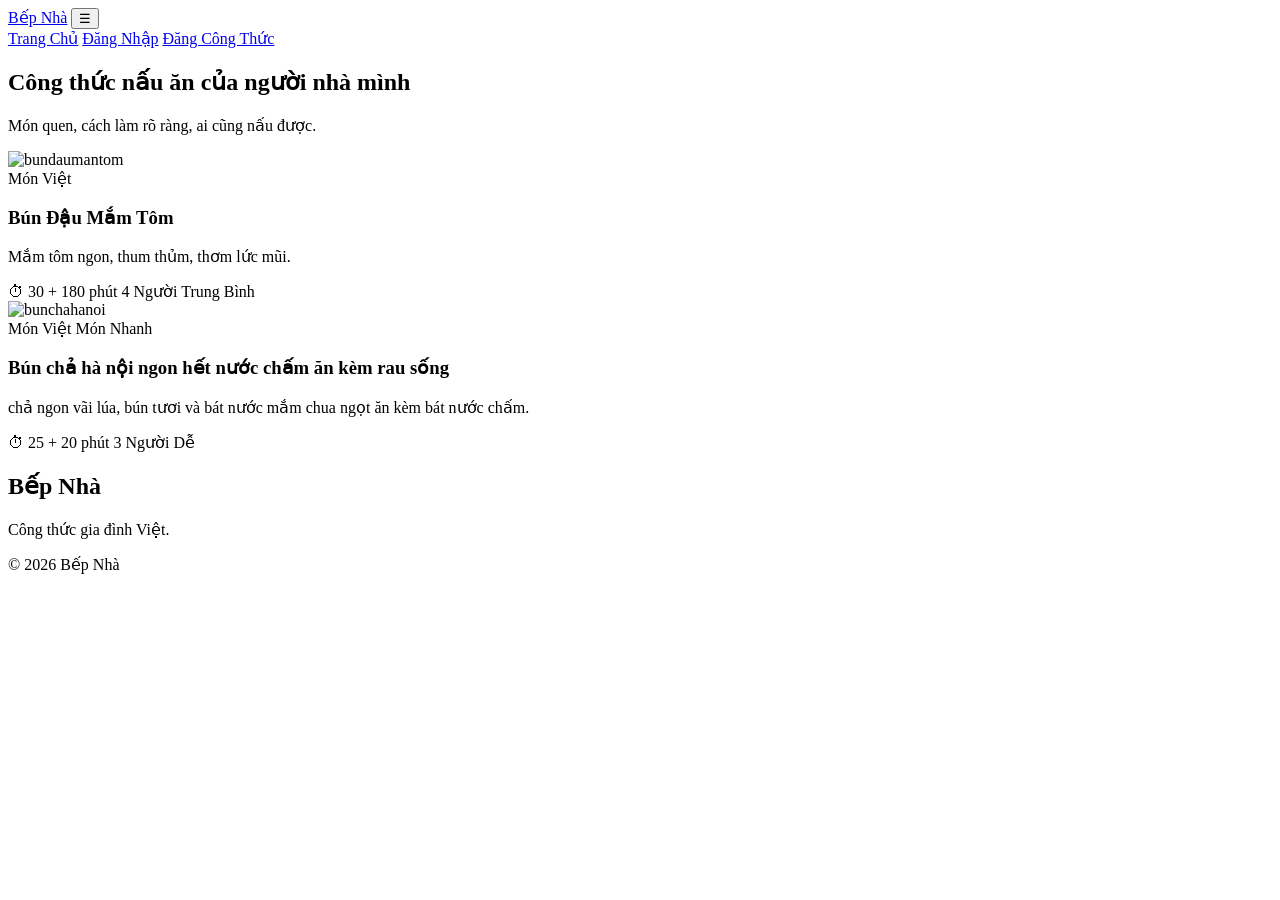
==== index.html @ 80a639a5 "complete home" ====
<!DOCTYPE html>
<html lang="en">
<head>
    <meta charset="UTF-8">
    <meta name="viewport" content="width=device-width, initial-scale=1.0">
    <title>Bếp Nhà</title>
    <link rel="stylesheet" href="home.css">
</head>
<body>
    <header class="header">
       <a href="index.html" class="logo">Bếp Nhà</a>
    <button
    class="menu-button"
    id="menu-button"
    type="button"
    aria-label="Mở menu"
    aria-expanded="false"
    aria-controls="navigation">☰</button>  

        <nav id="navigation"class="navigation">
            <a href="index.html" class="trangchu">Trang Chủ</a>
            <a href="dangnhap.html" class="dangnhap">Đăng Nhập</a>
            <a href="dangcongthuc.html" class="post-button">Đăng Công Thức</a>
        </nav>
       </details>
    </header>
    
    <main class="container">
        <section class="section">  
           <h2>Công thức nấu ăn của người nhà mình</h2>
           <p>
              Món quen, cách làm rõ ràng, ai cũng nấu được.
           </p> 
         <div class="recipe-list">
           <article class="recipe-card">
              <img class="img" src="img/bún đậu mắm tôm.jpg" alt="bundaumantom">

              <div class="recipe-content">
                <span class="recipe-category">Món Việt</span>
                <h3 class="recipe-title">Bún Đậu Mắm Tôm</h3>
                <p> 
                    Mắm tôm ngon, thum thủm, thơm lức mũi.
                </p>

               <div class="recipe-info">
                  <span>⏱ 30 + 180 phút</span>
                  <span>4 Người</span>
                  <span class="recipe-level">Trung Bình</span>
               </div>
              </div>
           </article>

           <article class="recipe-card">
              <img class="img" src="img/Bun cha - przepis Pauliny Lipińskiej.jpg" alt="bunchahanoi">

              <div class="recipe-content">
                <div class="recipe-categories">
                  <span class="recipe-category">Món Việt</span>
                  <span class="recipe-category">Món Nhanh</span>
                </div>
                <h3 class="recipe-title">Bún chả hà nội ngon hết nước chấm ăn kèm rau sống</h3>
                <p> 
                    chả ngon vãi lúa, bún tươi và bát nước mắm chua ngọt ăn kèm bát nước chấm.
                </p>

               <div class="recipe-info">
                  <span>⏱ 25 + 20 phút</span>
                  <span>3 Người</span>
                  <span class="recipe-level">Dễ</span>
               </div>
              </div>
           </article>
          </div> 
        </section>
    </main>

    <footer class="footer">
      <div class="inner">
        <div class="slogo">
          <h2>Bếp Nhà</h2>
          <p>
            Công thức gia đình Việt.
          </p>
        </div>
        <p class="footer-c">© 2026 Bếp Nhà</p>
       </div>
    </footer>
</body>
</html>
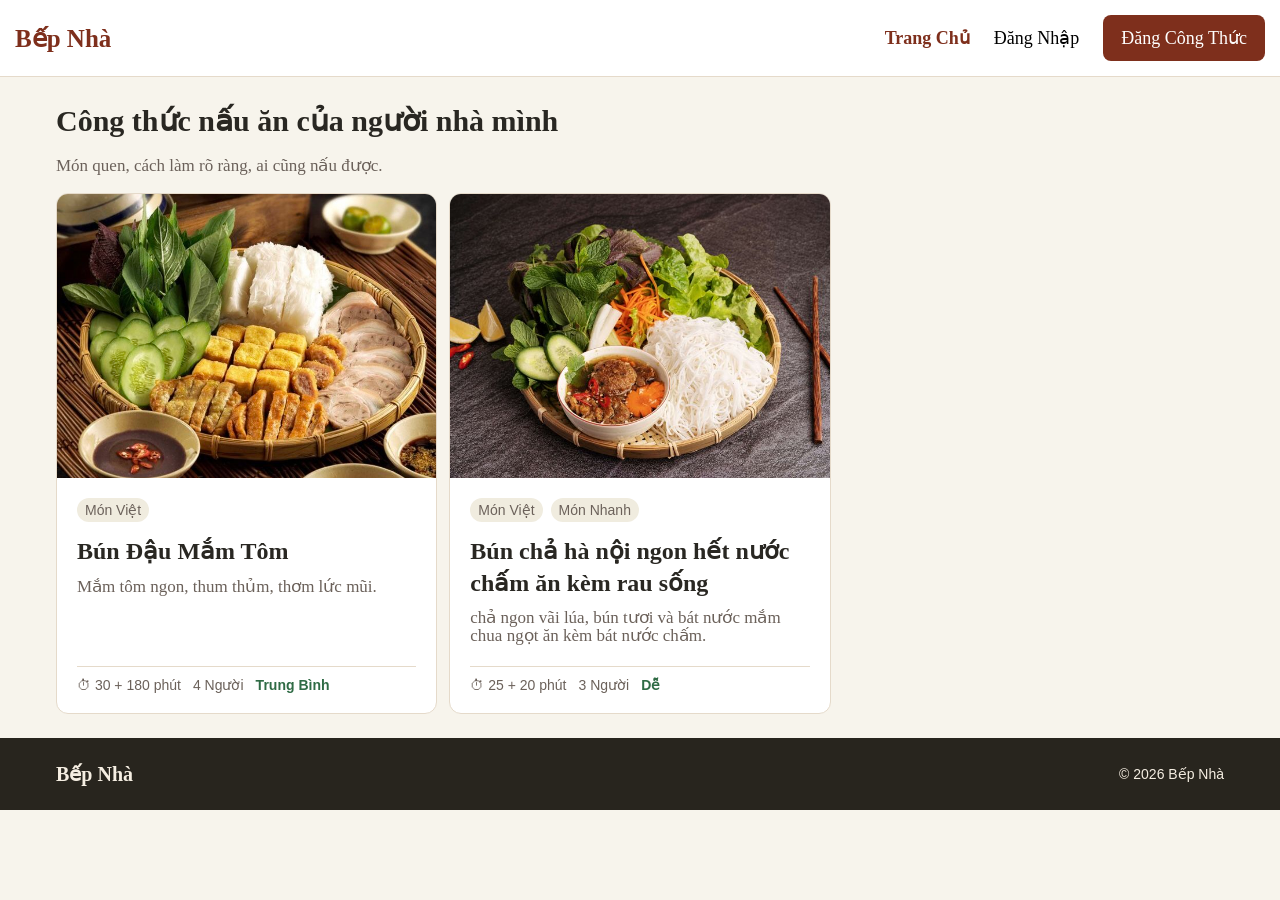
==== commit 8a54475c: "update css" ====
--- a/index.html
+++ b/index.html
@@ -4,7 +4,7 @@
     <meta charset="UTF-8">
     <meta name="viewport" content="width=device-width, initial-scale=1.0">
     <title>Bếp Nhà</title>
-    <link rel="stylesheet" href="home.css">
+    <link rel="stylesheet" href="css/style-home.css">
 </head>
 <body>
     <header class="header">
--- a/css/style-home.css
+++ b/css/style-home.css
@@ -0,0 +1,231 @@
+*{
+    box-sizing: border-box;
+}
+body{
+    margin: 0;
+    background-color: #f7f4ec;
+    color: #292722
+}
+.header {
+   position: relative;
+   display: flex;
+   justify-content: space-between;
+   align-items: center;
+   padding: 15px;
+   background-color: #ffffff;
+   border-bottom: 1px solid #E5DACA;
+}
+
+.logo {
+    color: #7E2F1C;
+    text-decoration: none;
+    font-size: 25px;
+    font-weight: bold;
+}
+
+.menu-button {
+    display: none;
+    width: 40px;
+    height: 40px;
+    font-size: 25px;
+    border-radius: 6px;
+    border: 1px solid #E5DACA;
+    background-color: white;
+    cursor: pointer;
+}
+
+.navigation {
+    display: flex;
+    align-items: center;
+    gap: 24px;
+}
+
+.navigation a {
+    text-decoration: none;
+    font-size: 18px;
+}
+
+.navigation a:hover {
+   text-decoration: underline;
+}
+
+.post-button {
+   padding: 12px 18px;
+   background-color: #7E2F1C;
+   color: white;
+   border-radius: 8px;
+}
+
+.trangchu {
+    color:#7E2F1C;
+    font-weight: bold;
+}
+
+.dangnhap {
+    color: black;
+}
+
+.container {
+    max-width: 1200px;
+    margin: 0 auto;
+    padding: 24px 16px;
+}
+
+.section h2 {
+    margin-top: 2px;
+    font-size: 30px;
+    flex-wrap: wrap;
+}
+
+.section p {
+    line-height: 5px;
+    font-size: 17px;
+    margin-bottom: 25px;
+    color: #6B615A;
+    flex-wrap: wrap;
+}
+
+.recipe-list {
+    display: grid;
+    grid-template-columns: 1fr;
+    gap: 12px;
+    align-items: stretch;
+}
+
+.recipe-card {
+    display: flex;
+    flex-direction: column;
+    width: 100%;
+    max-width: none;
+    background-color: white;
+    border: 1px solid #E5DACA;
+    border-radius: 12px;
+    overflow: hidden;
+}
+
+.img {
+    display: block;
+    width: 100%;
+    aspect-ratio: 4/3;
+    object-fit: cover;
+}
+
+.recipe-content {
+    display: flex;
+    flex-direction: column;
+    flex: 1;
+    padding: 20px;
+}
+
+.recipe-categories {
+    display: flex;
+    flex-wrap: wrap;
+    gap: 8px;
+}
+
+.recipe-category {
+    display: inline-block;
+    padding: 4px 8px;
+    background-color: #f0ecdf;
+    border-radius: 12px;
+    font-family: georgia, sans-serif;
+    font-size: 14px;
+    color: #6B615A;
+    align-self: flex-start;
+}
+
+.recipe-title {
+    margin: 14px 0 10px;
+    font-size: 24px;
+    line-height: 1.3;
+    flex-wrap: wrap;
+}
+
+.recipe-list p{
+    margin: 0 0 20px;
+    font-size: 17px;
+    line-height: 1.1;
+    flex-wrap: wrap;
+}
+
+.recipe-info {
+    display: flex;
+    flex-wrap: wrap;
+    align-items: center;
+    gap: 12px;
+    padding-top: 10px;
+    border-top: 1px solid #E5DACA;
+    font-family: arial, sans-serif;
+    font-size: 14px;
+    color: #6B615A;
+    margin-top: auto;
+}
+
+.recipe-level {
+    font-weight: bold;
+    color: #2F6B45;
+}
+
+.footer {
+    background-color: #28251e;
+    color: #f5eee2;
+}
+
+.inner {
+    max-width: 1200px;
+    margin: 0 auto;
+    padding: 24px 16px;
+}
+
+.slogo h2 {
+    margin: 0 0 12px;
+    font-size: 20px;
+}
+
+.slogo p,
+.footer-c {
+    margin: 0;
+    font-family: arial, sans-serif;
+    font-size: 14px;
+    line-height: 1.6;
+    color: #f5eee2;
+}
+
+@media screen and (min-width: 360px) {
+    .menu-button {
+        display: block;
+    }
+    .navigation {
+        display: none;
+    }
+}
+@media screen and (min-width: 760px) {
+    .menu-button {
+        display: none;
+    }
+    .navigation {
+        display: flex;
+    }
+    .recipe-list {
+        grid-template-columns: repeat(2, 1fr);
+    }
+    .inner {
+        display: flex;
+        justify-content: space-between;
+        align-items: center;
+        gap: 20px;
+    }
+    .slogo p {
+        display: none;
+    }
+    .slogo h2,
+    .footer-c {
+        margin: 0;
+    }
+
+}
+@media screen and (min-width: 1280px) {
+    .recipe-list {
+        grid-template-columns: repeat(3, 1fr);
+    }
+}
